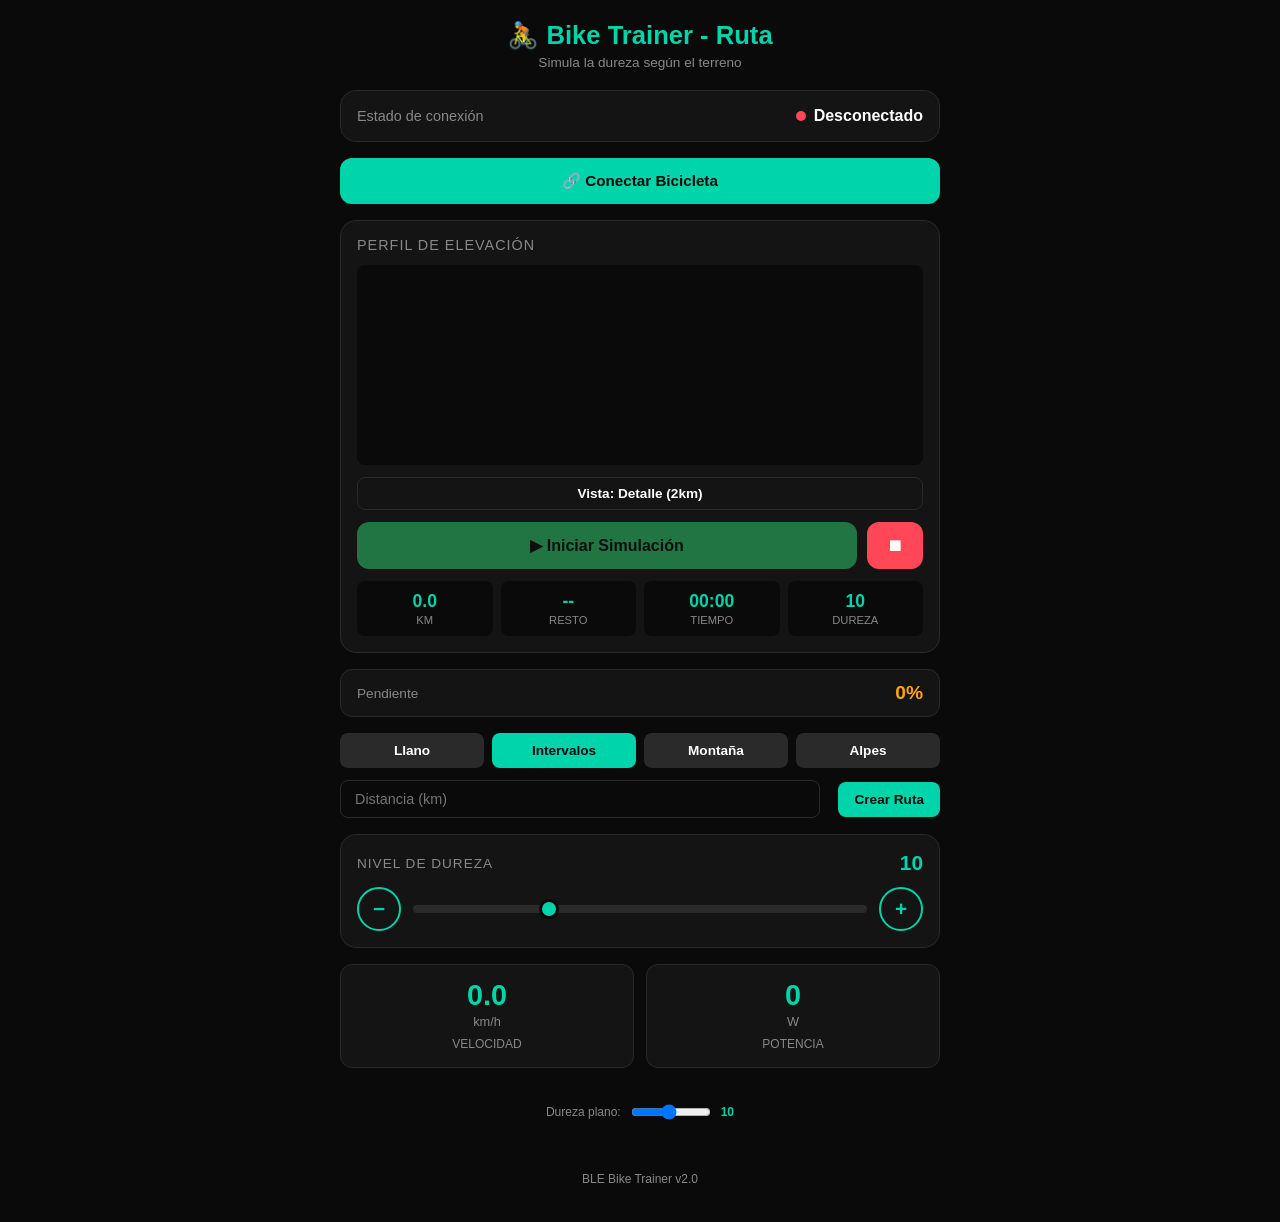
==== index_ruta.html @ 52caef9c "rutas" ====
<!DOCTYPE html>
<html lang="es">
<head>
    <meta charset="UTF-8">
    <meta name="viewport" content="width=device-width, initial-scale=1.0">
    <title>Bike Trainer - Simulación de Ruta</title>
    <style>
        :root {
            --primary: #00d4aa;
            --primary-dark: #00a888;
            --bg-dark: #0a0a0a;
            --bg-card: #141414;
            --bg-card-hover: #1a1a1a;
            --text-primary: #ffffff;
            --text-secondary: #888888;
            --danger: #ff4757;
            --success: #2ed573;
            --warning: #ffa502;
            --border: #2a2a2a;
        }

        * {
            margin: 0;
            padding: 0;
            box-sizing: border-box;
        }

        body {
            font-family: -apple-system, BlinkMacSystemFont, 'Segoe UI', Roboto, sans-serif;
            background: var(--bg-dark);
            color: var(--text-primary);
            min-height: 100vh;
            padding: 20px;
        }

        .container {
            max-width: 600px;
            margin: 0 auto;
        }

        /* Header */
        .header {
            text-align: center;
            margin-bottom: 20px;
        }

        .header h1 {
            font-size: 1.6rem;
            font-weight: 700;
            color: var(--primary);
            margin-bottom: 5px;
        }

        .header p {
            color: var(--text-secondary);
            font-size: 0.85rem;
        }

        /* Status Card */
        .status-card {
            background: var(--bg-card);
            border-radius: 16px;
            padding: 16px;
            margin-bottom: 16px;
            border: 1px solid var(--border);
        }

        .status-row {
            display: flex;
            align-items: center;
            justify-content: space-between;
        }

        .status-label {
            color: var(--text-secondary);
            font-size: 0.9rem;
        }

        .status-value {
            display: flex;
            align-items: center;
            gap: 8px;
            font-weight: 600;
        }

        .status-dot {
            width: 10px;
            height: 10px;
            border-radius: 50%;
            background: var(--danger);
        }

        .status-dot.connected {
            background: var(--success);
            box-shadow: 0 0 10px var(--success);
        }

        /* Connect Button */
        .connect-btn {
            width: 100%;
            padding: 14px 20px;
            font-size: 0.95rem;
            font-weight: 600;
            border: none;
            border-radius: 12px;
            cursor: pointer;
            transition: all 0.3s ease;
            margin-bottom: 16px;
        }

        .connect-btn.disconnect {
            background: var(--danger);
            color: white;
        }

        .connect-btn.connect {
            background: var(--primary);
            color: var(--bg-dark);
        }

        .connect-btn:hover {
            transform: scale(1.02);
        }

        /* Route Input Section */
        .route-input-card {
            background: var(--bg-card);
            border-radius: 16px;
            padding: 16px;
            margin-bottom: 16px;
            border: 1px solid var(--border);
        }

        .route-input-title {
            font-size: 0.9rem;
            color: var(--text-secondary);
            margin-bottom: 12px;
            text-transform: uppercase;
            letter-spacing: 1px;
        }

        .route-input-row {
            display: flex;
            gap: 10px;
            align-items: center;
        }

        .route-input {
            flex: 1;
            padding: 10px 14px;
            border: 1px solid var(--border);
            border-radius: 8px;
            background: var(--bg-dark);
            color: var(--text-primary);
            font-size: 0.9rem;
        }

        .route-input:focus {
            outline: none;
            border-color: var(--primary);
        }

        .route-btn {
            padding: 10px 16px;
            font-size: 0.85rem;
            font-weight: 600;
            border: none;
            border-radius: 8px;
            cursor: pointer;
            transition: all 0.2s ease;
            white-space: nowrap;
        }

        .route-btn.primary {
            background: var(--primary);
            color: var(--bg-dark);
        }

        .route-btn.secondary {
            background: var(--border);
            color: var(--text-primary);
        }

        .route-btn.secondary.selected {
            background: var(--primary);
            color: var(--bg-dark);
        }

        .route-btn:hover {
            transform: scale(1.05);
        }

        /* Graph Container */
        .graph-container {
            background: var(--bg-card);
            border-radius: 16px;
            padding: 16px;
            margin-bottom: 16px;
            border: 1px solid var(--border);
        }

        .graph-title {
            font-size: 0.9rem;
            color: var(--text-secondary);
            margin-bottom: 12px;
            text-transform: uppercase;
            letter-spacing: 1px;
        }

        .graph-canvas {
            width: 100%;
            height: 200px;
            background: var(--bg-dark);
            border-radius: 8px;
        }

        .view-toggle-btn {
            display: block;
            width: 100%;
            padding: 8px 12px;
            margin-top: 8px;
            font-size: 0.85rem;
            font-weight: 600;
            color: var(--text-primary);
            background: var(--bg-card);
            border: 1px solid var(--border);
            border-radius: 8px;
            cursor: pointer;
            transition: all 0.2s ease;
        }

        .view-toggle-btn:hover {
            background: var(--bg-card-hover);
            border-color: var(--primary);
        }

        /* Route Controls */
        .route-controls {
            display: flex;
            gap: 10px;
            margin-top: 12px;
        }

        .play-btn {
            flex: 1;
            padding: 14px 20px;
            font-size: 1rem;
            font-weight: 600;
            border: none;
            border-radius: 12px;
            cursor: pointer;
            transition: all 0.2s ease;
            display: flex;
            align-items: center;
            justify-content: center;
            gap: 8px;
        }

        .play-btn.playing {
            background: var(--warning);
            color: var(--bg-dark);
        }

        .play-btn.paused {
            background: var(--success);
            color: var(--bg-dark);
        }

        .play-btn:disabled {
            opacity: 0.5;
            cursor: not-allowed;
        }

        .play-btn:hover:not(:disabled) {
            transform: scale(1.02);
        }

        .stop-btn {
            padding: 14px 20px;
            font-size: 1rem;
            font-weight: 600;
            border: none;
            border-radius: 12px;
            cursor: pointer;
            background: var(--danger);
            color: white;
            transition: all 0.2s ease;
        }

        .stop-btn:hover {
            transform: scale(1.05);
        }

        /* Simulation Info */
        .sim-info {
            display: grid;
            grid-template-columns: 1fr 1fr 1fr 1fr;
            gap: 8px;
            margin-top: 12px;
        }

        .sim-info-item {
            background: var(--bg-dark);
            padding: 10px;
            border-radius: 8px;
            text-align: center;
        }

        .sim-info-value {
            font-size: 1.1rem;
            font-weight: 700;
            color: var(--primary);
        }

        .sim-info-label {
            font-size: 0.7rem;
            color: var(--text-secondary);
            margin-top: 2px;
            text-transform: uppercase;
        }

        /* Resistance Section */
        .resistance-card {
            background: var(--bg-card);
            border-radius: 16px;
            padding: 16px;
            margin-bottom: 16px;
            border: 1px solid var(--border);
        }

        .resistance-header {
            display: flex;
            justify-content: space-between;
            align-items: center;
            margin-bottom: 12px;
        }

        .resistance-title {
            font-size: 0.85rem;
            color: var(--text-secondary);
            text-transform: uppercase;
            letter-spacing: 1px;
        }

        .resistance-value {
            font-size: 1.3rem;
            font-weight: 700;
            color: var(--primary);
        }

        .resistance-controls {
            display: flex;
            align-items: center;
            justify-content: space-between;
            gap: 12px;
        }

        .resistance-btn {
            width: 44px;
            height: 44px;
            border-radius: 50%;
            border: 2px solid var(--primary);
            background: transparent;
            color: var(--primary);
            font-size: 1.3rem;
            font-weight: 700;
            cursor: pointer;
            transition: all 0.2s ease;
            display: flex;
            align-items: center;
            justify-content: center;
        }

        .resistance-btn:hover {
            background: var(--primary);
            color: var(--bg-dark);
        }

        .resistance-slider {
            flex: 1;
            height: 8px;
            -webkit-appearance: none;
            appearance: none;
            background: var(--border);
            border-radius: 4px;
            outline: none;
        }

        .resistance-slider::-webkit-slider-thumb {
            -webkit-appearance: none;
            width: 20px;
            height: 20px;
            border-radius: 50%;
            background: var(--primary);
            cursor: pointer;
            border: 3px solid var(--bg-dark);
        }

        /* Live Stats */
        .live-stats {
            display: grid;
            grid-template-columns: 1fr 1fr;
            gap: 12px;
            margin-bottom: 16px;
        }

        .live-stat-card {
            background: var(--bg-card);
            border-radius: 12px;
            padding: 16px;
            border: 1px solid var(--border);
            text-align: center;
        }

        .live-stat-value {
            font-size: 1.8rem;
            font-weight: 700;
            color: var(--primary);
            line-height: 1;
        }

        .live-stat-unit {
            font-size: 0.8rem;
            color: var(--text-secondary);
            margin-top: 4px;
        }

        .live-stat-label {
            font-size: 0.75rem;
            color: var(--text-secondary);
            margin-top: 8px;
            text-transform: uppercase;
        }

        /* Slope indicator */
        .slope-indicator {
            background: var(--bg-card);
            border-radius: 12px;
            padding: 12px 16px;
            margin-bottom: 16px;
            border: 1px solid var(--border);
            display: flex;
            align-items: center;
            justify-content: space-between;
        }

        .slope-label {
            font-size: 0.85rem;
            color: var(--text-secondary);
        }

        .slope-value {
            font-size: 1.2rem;
            font-weight: 700;
        }

        .slope-value.up {
            color: var(--danger);
        }

        .slope-value.down {
            color: var(--success);
        }

        .slope-value.flat {
            color: var(--warning);
        }

        /* Footer */
        .footer {
            text-align: center;
            margin-top: 20px;
            padding: 16px;
            color: var(--text-secondary);
            font-size: 0.75rem;
        }
    </style>
</head>
<body>
    <div class="container">
        <!-- Header -->
        <div class="header">
            <h1>🚴 Bike Trainer - Ruta</h1>
            <p>Simula la dureza según el terreno</p>
        </div>

        <!-- Status Card -->
        <div class="status-card">
            <div class="status-row">
                <span class="status-label">Estado de conexión</span>
                <div class="status-value">
                    <span class="status-dot" id="statusDot"></span>
                    <span id="statusText">Desconectado</span>
                </div>
            </div>
        </div>

        <!-- Connect Button -->
        <button class="connect-btn connect" id="connectBtn">
            🔗 Conectar Bicicleta
        </button>

        <!-- Graph -->
        <div class="graph-container">
            <div class="graph-title">Perfil de Elevación</div>
            <canvas class="graph-canvas" id="elevationGraph"></canvas>
            <button class="view-toggle-btn" id="viewToggleBtn">Vista: Detalle (2km)</button>

            <!-- Route Controls -->
            <div class="route-controls">
                <button class="play-btn paused" id="playBtn" disabled>▶ Iniciar Simulación</button>
                <button class="stop-btn" id="stopBtn" disabled>⏹</button>
            </div>

            <!-- Simulation Info -->
            <div class="sim-info">
                <div class="sim-info-item">
                    <div class="sim-info-value" id="currentDistance">0.0</div>
                    <div class="sim-info-label">km</div>
                </div>
                <div class="sim-info-item">
                    <div class="sim-info-value" id="remainingKm">--</div>
                    <div class="sim-info-label">resto</div>
                </div>
                <div class="sim-info-item">
                    <div class="sim-info-value" id="currentTime">00:00</div>
                    <div class="sim-info-label">tiempo</div>
                </div>
                <div class="sim-info-item">
                    <div class="sim-info-value" id="targetResistance">10</div>
                    <div class="sim-info-label">dureza</div>
                </div>
            </div>
        </div>

        <!-- Slope Indicator -->
        <div class="slope-indicator">
            <span class="slope-label">Pendiente</span>
            <span class="slope-value flat" id="slopeValue">0%</span>
        </div>

        <!-- Route Buttons -->
        <div class="route-buttons" style="display: grid; grid-template-columns: 1fr 1fr 1fr 1fr; gap: 8px; margin-bottom: 12px;">
            <button class="route-btn secondary" id="btnFlat" data-type="flat">Llano</button>
            <button class="route-btn secondary" id="btnIntervals" data-type="intervals">Intervalos</button>
            <button class="route-btn secondary" id="btnMountain" data-type="mountain">Montaña</button>
            <button class="route-btn secondary" id="btnAlps" data-type="alps">Alpes</button>
        </div>

        <!-- Distance Input -->
        <div class="route-input-row" style="margin-bottom: 16px;">
            <input type="text" class="route-input" id="routeInput" placeholder="Distancia (km)" style="flex: 1;">
            <button class="route-btn primary" id="loadRouteBtn" style="margin-left: 8px;">Crear Ruta</button>
        </div>

        <!-- Resistance Control -->
        <div class="resistance-card">
            <div class="resistance-header">
                <span class="resistance-title">Nivel de Dureza</span>
                <span class="resistance-value" id="resistanceValue">10</span>
            </div>
            <div class="resistance-controls">
                <button class="resistance-btn" id="resistanceDown">−</button>
                <input type="range" class="resistance-slider" id="resistanceSlider" min="1" max="32" value="10">
                <button class="resistance-btn" id="resistanceUp">+</button>
            </div>
        </div>

        <!-- Live Stats -->
        <div class="live-stats">
            <div class="live-stat-card">
                <div class="live-stat-value" id="speedValue">0.0</div>
                <div class="live-stat-unit">km/h</div>
                <div class="live-stat-label">Velocidad</div>
            </div>
            <div class="live-stat-card">
                <div class="live-stat-value" id="powerValue">0</div>
                <div class="live-stat-unit">W</div>
                <div class="live-stat-label">Potencia</div>
            </div>
        </div>

        <!-- Settings -->
        <div class="footer" style="display: flex; align-items: center; justify-content: center; gap: 10px;">
            <span style="color: var(--text-secondary); font-size: 0.75rem;">Dureza plano:</span>
            <input type="range" id="flatLevelSlider" min="1" max="20" value="10" style="width: 80px;">
            <span id="flatLevelValue" style="color: var(--primary); font-weight: bold;">10</span>
        </div>

        <div class="footer">
            <p>BLE Bike Trainer v2.0</p>
        </div>
    </div>

    <script>
        // ============================================
        // CONFIGURACIÓN
        // ============================================
        const BIKE_CONFIG = {
            serviceUUID: '00001826-0000-1000-8000-00805f9b34fb',
            notifyCharacteristic: '00002ad2-0000-1000-8000-00805f9b34fb',
            writeCharacteristic: '00002ad9-0000-1000-8000-00805f9b34fb',
            resistanceLevels: [
                new Uint8Array([0x04, 0x00, 0x00]),
                new Uint8Array([0x04, 0x0a, 0x00]),
                new Uint8Array([0x04, 0x14, 0x00]),
                new Uint8Array([0x04, 0x1e, 0x00]),
                new Uint8Array([0x04, 0x28, 0x00]),
                new Uint8Array([0x04, 0x32, 0x00]),
                new Uint8Array([0x04, 0x3c, 0x00]),
                new Uint8Array([0x04, 0x46, 0x00]),
                new Uint8Array([0x04, 0x50, 0x00]),
                new Uint8Array([0x04, 0x5a, 0x00]),
                new Uint8Array([0x04, 0x64, 0x00]),
                new Uint8Array([0x04, 0x6e, 0x00]),
                new Uint8Array([0x04, 0x78, 0x00]),
                new Uint8Array([0x04, 0x82, 0x00]),
                new Uint8Array([0x04, 0x8c, 0x00]),
                new Uint8Array([0x04, 0x96, 0x00]),
                new Uint8Array([0x04, 0xa0, 0x00]),
                new Uint8Array([0x04, 0xaa, 0x00]),
                new Uint8Array([0x04, 0xb4, 0x00]),
                new Uint8Array([0x04, 0xbe, 0x00]),
                new Uint8Array([0x04, 0xc8, 0x00]),
                new Uint8Array([0x04, 0xd2, 0x00]),
                new Uint8Array([0x04, 0xdc, 0x00]),
                new Uint8Array([0x04, 0xe6, 0x00]),
                new Uint8Array([0x04, 0xf0, 0x00]),
                new Uint8Array([0x04, 0xfa, 0x00]),
                new Uint8Array([0x04, 0x05, 0x01]),
                new Uint8Array([0x04, 0x0f, 0x01]),
                new Uint8Array([0x04, 0x19, 0x01]),
                new Uint8Array([0x04, 0x23, 0x01]),
                new Uint8Array([0x04, 0x2d, 0x01]),
                new Uint8Array([0x04, 0x37, 0x01]),
                new Uint8Array([0x04, 0x41, 0x01])
            ]
        };

        // ============================================
        // CLASE BLE TRAINER
        // ============================================
        class BleTrainer {
            constructor() {
                this.device = null;
                this.server = null;
                this.service = null;
                this.notifyCharacteristic = null;
                this.writeCharacteristic = null;
                this.speed = 0;
                this.cadence = 0;
                this.power = 0;
                this.resistance = 0;
                this.isConnected = false;
                this.isWriting = false;
                this.onConnect = null;
                this.onDisconnect = null;
                this.onDataUpdate = null;
            }

            async scan() {
                if (!navigator.bluetooth) {
                    throw new Error('Web Bluetooth no disponible');
                }
                const device = await navigator.bluetooth.requestDevice({
                    filters: [{ services: [BIKE_CONFIG.serviceUUID] }],
                    optionalServices: []
                });
                return [device];
            }

            async connect(device) {
                this.server = await device.gatt.connect();
                this.device = device;
                this.service = await this.server.getPrimaryService(BIKE_CONFIG.serviceUUID);
                this.notifyCharacteristic = await this.service.getCharacteristic(BIKE_CONFIG.notifyCharacteristic);
                this.writeCharacteristic = await this.service.getCharacteristic(BIKE_CONFIG.writeCharacteristic);
                await this.startNotifications();
                await this.initializeBike();
                device.addEventListener('gattserverdisconnected', () => this.handleDisconnect());
                this.isConnected = true;
                if (this.onConnect) this.onConnect(device);
                return true;
            }

            async initializeBike() {
                if (!this.writeCharacteristic) return;
                await this.writeCharacteristic.writeValue(new Uint8Array([0x00]));
                await this.writeCharacteristic.writeValue(new Uint8Array([0x07]));
            }

            async startNotifications() {
                await this.notifyCharacteristic.startNotifications();
                this.notifyCharacteristic.addEventListener('characteristicvaluechanged', (event) => {
                    const data = new Uint8Array(event.target.value.buffer);
                    if (data.length >= 8) {
                        this.speed = (data[2] + data[3] * 256) / 100;
                        this.cadence = (data[4] + data[5] * 256) / 2;
                        this.power = data[11] + data[12] * 256;
                        this.resistance = (data[9] + data[10] * 256) / 10;
                        if (this.onDataUpdate) {
                            this.onDataUpdate({ speed: this.speed, cadence: this.cadence, power: this.power });
                        }
                    }
                });
            }

            async setResistanceLevel(level) {
                while (this.isWriting) await new Promise(r => setTimeout(r, 50));
                if (!this.writeCharacteristic || !this.isConnected || level < 1 || level > 32) return false;
                this.isWriting = true;
                try {
                    await this.writeCharacteristic.writeValueWithResponse(new Uint8Array([0x07]));
                    await new Promise(r => setTimeout(r, 100));
                    await this.writeCharacteristic.writeValueWithResponse(BIKE_CONFIG.resistanceLevels[level - 1]);
                    return true;
                } catch (e) { console.error(e); return false; }
                finally { this.isWriting = false; }
            }

            async disconnect() {
                if (this.device && this.device.gatt.connected) this.device.gatt.disconnect();
                this.handleDisconnect();
            }

            handleDisconnect() {
                this.isConnected = false;
                if (this.onDisconnect) this.onDisconnect();
            }
        }

        // ============================================
        // GENERADOR DE RUTAS
        // ============================================
        class RouteGenerator {
            static generateRoute(distanceKm, type = 'intervals', flatLevel = 10) {
                const metersPerPoint = 50; // 50m por punto
                const pointsPerKm = 1000 / metersPerPoint;
                const points = Math.round(distanceKm * pointsPerKm);

                // Arquitectura de la sesión:
                // 15% calentamiento, 75% núcleo, 10% enfriamiento
                const warmupPoints = Math.floor(points * 0.15);
                const cooldownPoints = Math.floor(points * 0.10);
                const mainStart = warmupPoints;
                const mainEnd = points - cooldownPoints;

                const routeData = [];
                const mainLength = mainEnd - mainStart;

                // Semilla aleatoria para variedad
                const randomSeed = Math.random();
                const varietyFactor = Math.min(1, distanceKm / 30);

                // Generar resistencia según el tipo de entrenamiento
                for (let i = 0; i < points; i++) {
                    let resistance = flatLevel; // Resistencia base (nivel FLAT del usuario)

                    if (i < warmupPoints) {
                        // CALENTAMIENTO: 15% - subir gradualmente de 6 a 10
                        const warmupMax = 8 + Math.floor(randomSeed * 4); // 8-12
                        const warmupProgress = i / warmupPoints;
                        resistance = Math.floor(6 + warmupProgress * (warmupMax - 6));
                    } else if (i >= mainEnd) {
                        // ENFRIAMIENTO: 85-100% - bajar gradualmente
                        const lastMainRes = routeData[mainEnd - 1]?.resistance || 10;
                        const cooldownProgress = (i - mainEnd) / cooldownPoints;
                        resistance = Math.floor(lastMainRes * (1 - cooldownProgress));
                    } else {
                        // NÚCLEO: 15%-85% - resistencia según tipo
                        const mainIndex = i - mainStart;
                        const mainProgress = mainIndex / mainLength;

                        switch (type) {
                            case 'flat': {
                                const flatBase = 10 + Math.sin(mainIndex * 0.1) * 2;
                                const flatNoise = (Math.random() - 0.5) * 2;
                                resistance = Math.floor(flatBase + flatNoise);
                                if (Math.random() < 0.08 * varietyFactor) {
                                    resistance = 14 + Math.floor(Math.random() * 4);
                                } else if (Math.random() < 0.05 * varietyFactor) {
                                    resistance = 6 - Math.floor(Math.random() * 2);
                                }
                                resistance = Math.max(5, Math.min(16, resistance));
                                break;
                            }
                            case 'intervals': {
                                const baseIntervalLen = 8 + Math.floor(varietyFactor * 6);
                                const intervalLen = baseIntervalLen + Math.floor(Math.random() * 6) - 3;
                                const intervalPhase = Math.floor(mainIndex / Math.max(6, intervalLen));
                                const isPeak = intervalPhase % 2 === 0;
                                if (isPeak) {
                                    const peakMin = 18 + Math.floor(varietyFactor * 3);
                                    const peakMax = 24 + Math.floor(varietyFactor * 5);
                                    resistance = peakMin + Math.floor(Math.random() * (peakMax - peakMin));
                                } else {
                                    if (Math.random() < 0.2 * varietyFactor) {
                                        resistance = 5 + Math.floor(Math.random() * 3);
                                    } else if (Math.random() < 0.3 * varietyFactor) {
                                        resistance = 12 + Math.floor(Math.random() * 4);
                                    } else {
                                        resistance = 8 + (Math.random() > 0.5 ? 2 : 0);
                                    }
                                }
                                if (Math.random() < 0.08 * varietyFactor) {
                                    resistance = isPeak ? 14 : 18;
                                }
                                break;
                            }
                            case 'mountain': {
                                const numSteps = 3 + Math.floor(varietyFactor * 3);
                                const stepSize = mainLength / numSteps;
                                const currentStep = Math.floor(mainIndex / stepSize);
                                let stepRes = 14 + currentStep * 4;
                                stepRes += Math.floor((Math.random() - 0.5) * 4);
                                const inDescent = (mainIndex % stepSize) > (stepSize * 0.65);
                                if (inDescent && Math.random() < 0.4) {
                                    stepRes = 6 - Math.floor(Math.random() * 4);
                                }
                                if (Math.random() < 0.25 * varietyFactor) {
                                    stepRes = 10 + Math.floor(stepRes * 0.3);
                                }
                                resistance = Math.max(4, Math.min(30, stepRes));
                                break;
                            }
                            case 'alps': {
                                const freq1 = 0.025 + Math.sin(mainProgress * Math.PI) * 0.015;
                                const freq2 = 0.018 + Math.cos(mainProgress * Math.PI) * 0.012;
                                const amp1 = 4 + Math.random() * 4;
                                const amp2 = 3 + Math.random() * 3;
                                const baseLevel = 12 + (randomSeed - 0.5) * 6;
                                const wave1 = Math.sin(mainIndex * freq1) * amp1;
                                const wave2 = Math.cos(mainIndex * freq2) * amp2;
                                resistance = Math.floor(baseLevel + wave1 + wave2);
                                if (Math.random() < 0.12 * varietyFactor) {
                                    resistance += 4 + Math.floor(Math.random() * 5);
                                } else if (Math.random() < 0.1 * varietyFactor) {
                                    resistance -= 2 + Math.floor(Math.random() * 3);
                                }
                                resistance = Math.max(6, Math.min(24, resistance));
                                break;
                            }
                            default:
                                resistance = 10;
                        }
                    }

                    // Calcular pendiente basada en resistencia
                    // 10 = 0%, cada punto de resistencia = 1% de pendiente
                    // >10 = subida, <10 = bajada
                    const slope = resistance - 10;

                    // Calcular elevación acumulada
                    // 1% de pendiente en 50m = 0.5m de elevación
                    const elevChange = slope * 0.5;
                    const prevElevation = routeData.length > 0 ? routeData[routeData.length - 1].elevation : 100;
                    const elevation = prevElevation + elevChange;

                    routeData.push({
                        resistance: resistance,
                        slope: slope,
                        elevation: elevation
                    });
                }

                return {
                    distance: distanceKm,
                    data: routeData,
                    type: type,
                    flatLevel: flatLevel
                };
            }

            static getPreset(type, distanceKm = null, flatLevel = 10) {
                const distances = { flat: 10, intervals: 15, mountain: 20, alps: 25 };
                const d = distanceKm || distances[type] || 15;
                return RouteGenerator.generateRoute(d, type, flatLevel);
            }

            static calculateSlope(currentElevation, nextElevation, distanceKm, pointIndex, totalPoints) {
                if (pointIndex >= totalPoints - 1) return 0;
                const segmentDistance = distanceKm / totalPoints;
                const elevationChange = nextElevation - currentElevation;
                return (elevationChange / (segmentDistance * 1000)) * 100;
            }
        }

        const PRESET_ROUTES = {
            flat: { name: 'Llano', type: 'flat' },
            intervals: { name: 'Intervalos', type: 'intervals' },
            mountain: { name: 'Montaña', type: 'mountain' },
            alps: { name: 'Alpes', type: 'alps' }
        };

        // ============================================
        // SIMULADOR DE RUTA
        // ============================================
        class RouteSimulator {
            constructor() {
                this.route = null;
                this.isPlaying = false;
                this.currentIndex = 0;
                this.intervalId = null;
                this.baseSpeed = 20; // km/h
                this.flatResistance = 10;
                this.currentSpeed = 0; // Velocidad actual de la bici

                // Timer
                this.seconds = 0;
                this.timerInterval = null;

                // Callbacks
                this.onUpdate = null;
                this.onComplete = null;
            }

            // Actualizar velocidad desde la bici
            updateSpeed(speed) {
                this.currentSpeed = speed || 0;
            }

            loadRoute(route) {
                this.route = route;
                this.currentIndex = 0;
                this.isPlaying = false;
                if (this.onUpdate) {
                    this.onUpdate(this.getCurrentState());
                }
            }

            start() {
                if (!this.route || this.isPlaying) {
                    return;
                }
                this.isPlaying = true;

                // Iniciar cronómetro
                this.timerInterval = setInterval(() => {
                    this.seconds++;
                    this.updateTimerDisplay();
                }, 1000);

                // Intervalo de la simulación
                this.intervalId = setInterval(() => {
                    if (this.currentIndex >= this.route.data.length - 1) {
                        this.stop();
                        if (this.onComplete) this.onComplete();
                        return;
                    }

                    // Calcular cuántos puntos avanzar según la velocidad
                    // Si velocidad = 0, no avanzamos
                    if (this.currentSpeed > 0) {
                        // Distancia recorrida en 1 segundo (km)
                        const distanceInSecond = this.currentSpeed / 3600;
                        // Cuántos puntos avanzamos (cada punto = route.distance / numPoints km)
                        const distancePerPoint = this.route.distance / this.route.data.length;
                        const pointsToAdvance = distanceInSecond / distancePerPoint;

                        this.currentIndex += pointsToAdvance;

                        // No exceder el final
                        if (this.currentIndex >= this.route.data.length - 1) {
                            this.currentIndex = this.route.data.length - 1;
                            this.stop();
                            if (this.onComplete) this.onComplete();
                            return;
                        }

                        console.log('Speed:', this.currentSpeed.toFixed(1), 'km/h', '-> Advance:', pointsToAdvance.toFixed(3), 'points', 'Index:', Math.floor(this.currentIndex));
                    }

                    if (this.onUpdate) {
                        this.onUpdate(this.getCurrentState());
                    }
                }, 1000);
            }

            pause() {
                this.isPlaying = false;
                if (this.intervalId) {
                    clearInterval(this.intervalId);
                    this.intervalId = null;
                }
                if (this.timerInterval) {
                    clearInterval(this.timerInterval);
                    this.timerInterval = null;
                }
            }

            stop() {
                this.pause();
                this.currentIndex = 0;
                this.seconds = 0;
                this.updateTimerDisplay();
                if (this.onUpdate) {
                    this.onUpdate(this.getCurrentState());
                }
            }

            updateTimerDisplay() {
                const mins = Math.floor(this.seconds / 60);
                const secs = this.seconds % 60;
                document.getElementById('currentTime').textContent =
                    mins.toString().padStart(2, '0') + ':' + secs.toString().padStart(2, '0');
            }

            getCurrentState() {
                if (!this.route || !this.route.data) return null;

                const dataLength = this.route.data.length;
                const indexInt = Math.floor(this.currentIndex);
                const safeIndex = Math.max(0, Math.min(indexInt, dataLength - 1));

                const pointData = this.route.data[safeIndex];
                const currentRes = pointData?.resistance || 10;
                const currentElev = pointData?.elevation || 0;
                const slope = pointData?.slope || 0;

                // La resistencia objetivo ya viene del generador
                const targetResistance = currentRes;

                const distanceCovered = (this.currentIndex / dataLength) * this.route.distance;

                return {
                    index: safeIndex,
                    distance: distanceCovered || 0,
                    totalDistance: this.route.distance,
                    elevation: currentElev,
                    slope: slope,
                    resistance: currentRes,
                    targetResistance: targetResistance,
                    progress: (this.currentIndex / dataLength) * 100
                };
            }

            // calculateTargetResistance ya no es necesario porque viene del generador
            calculateTargetResistance(slope, currentIndex, totalPoints) {
                const flat = this.flatResistance;
                const step = 3;

                // Calcular posición (0-1)
                const position = currentIndex / totalPoints;

                // 15% inicial (calentamiento) y 10% final (enfriamiento)
                if (position < 0.15) {
                    // Calentamiento: resistencia más baja que flat
                    // Progresión: empezar muy bajo y subir gradualmente
                    const progress = position / 0.15; // 0 a 1
                    // Empezar en flat-4 y llegar a flat
                    const warmupResistance = Math.max(1, Math.round(flat - 4 + progress * 4));
                    return warmupResistance;
                } else if (position > 0.90) {
                    // Enfriamiento: resistencia más baja
                    const progress = (position - 0.90) / 0.10;
                    // Empezar en flat y bajar a flat-4
                    const cooldownResistance = Math.max(1, Math.round(flat - progress * 4));
                    return cooldownResistance;
                }

                // Parte principal: resistencia normal según pendiente
                if (slope > 10) return 32;
                if (slope > 6) return Math.min(32, flat + 3 * step);
                if (slope > 3) return Math.min(32, flat + 2 * step);
                if (slope > 1) return Math.min(32, flat + 1 * step);
                if (slope >= -1) return flat;
                if (slope >= -3) return Math.max(1, flat - 1 * step);
                if (slope >= -6) return Math.max(1, flat - 2 * step);
                return Math.max(1, flat - 3 * step);
            }

            setFlatResistance(value) {
                this.flatResistance = Math.max(1, Math.min(32, value));
            }
        }

        // ============================================
        // GRAFICADOR
        // ============================================
        class GraphRenderer {
            constructor(canvasId) {
                this.canvas = document.getElementById(canvasId);
                this.ctx = this.canvas.getContext('2d');
                this.route = null;
                this.currentIndex = 0;

                // Configuración de vista
                this.viewMode = 'scrolling'; // 'scrolling' o 'full'
                this.VISIBLE_KM = 2; // Ventana visible en km
                this.POSITION_PERCENT = 0.2; // Posición del indicador (20% desde la izquierda)

                // Nivel de resistencia base (llano)
                this.flatResistance = 10;

                // Configurar tamaño
                this.resize();
                window.addEventListener('resize', () => this.resize());
            }

            setFlatResistance(level) {
                this.flatResistance = level;
                this.render();
            }

            resize() {
                const rect = this.canvas.getBoundingClientRect();
                this.canvas.width = rect.width * 2;
                this.canvas.height = rect.height * 2;
                this.ctx.scale(2, 2);
                this.render();
            }

            loadRoute(route) {
                this.route = route;
                this.currentIndex = 0;
                // Guardar el flatLevel original de la ruta
                this.originalFlatLevel = route.flatLevel || 10;
                this.render();
            }

            setCurrentIndex(index) {
                this.currentIndex = index;
                this.render();
            }

            toggleViewMode() {
                this.viewMode = this.viewMode === 'scrolling' ? 'full' : 'scrolling';
                this.render();
                return this.viewMode;
            }

            // Calcular el rango de índices visibles según el modo
            getVisibleRange() {
                if (!this.route || !this.route.data) return { start: 0, end: 0, stepX: 0 };

                const data = this.route.data;
                const totalPoints = data.length;
                const distanceKm = this.route.distance;

                if (this.viewMode === 'full') {
                    // Vista completa: todos los puntos
                    const stepX = (this.canvas.width / 2 - 10) / (totalPoints - 1);
                    return { start: 0, end: totalPoints, stepX: stepX, offset: 0 };
                } else {
                    // Vista de scrolling: ventana de 2km
                    const pointsPerKm = totalPoints / distanceKm;
                    const visiblePoints = Math.ceil(this.VISIBLE_KM * pointsPerKm);
                    const halfVisible = Math.floor(visiblePoints / 2);

                    // El índice actual debe estar en la posición del 20%
                    const centerIndex = Math.floor(this.currentIndex);
                    let startIndex = Math.max(0, centerIndex - halfVisible);
                    let endIndex = Math.min(totalPoints, startIndex + visiblePoints);

                    // Ajustar si estamos cerca del final
                    if (endIndex - startIndex < visiblePoints) {
                        startIndex = Math.max(0, totalPoints - visiblePoints);
                        endIndex = totalPoints;
                    }

                    const visibleDataPoints = endIndex - startIndex;
                    const stepX = (this.canvas.width / 2 - 10) / (visibleDataPoints - 1);

                    return {
                        start: startIndex,
                        end: endIndex,
                        stepX: stepX,
                        offset: startIndex
                    };
                }
            }

            // Obtener color según nivel de resistencia (estilo Bestcycling)
            getResistanceColor(resistance) {
                if (resistance >= 27) return '#e74c3c'; // Rojo (27-32)
                if (resistance >= 21) return '#f39c12'; // Amarillo (21-26)
                if (resistance >= 14) return '#27ae60'; // Verde (14-20)
                if (resistance >= 7) return '#3498db'; // Azul (7-13)
                return '#7f8c8d'; // Gris (1-6)
            }

            // Crear gradiente vertical para el área de resistencia
            createResistanceGradient(height) {
                const gradient = this.ctx.createLinearGradient(0, 0, 0, height);
                gradient.addColorStop(0, 'rgba(231, 76, 60, 0.8)');    // Rojo arriba
                gradient.addColorStop(0.2, 'rgba(243, 156, 18, 0.7)');  // Amarillo
                gradient.addColorStop(0.45, 'rgba(39, 174, 96, 0.6)');  // Verde
                gradient.addColorStop(0.7, 'rgba(52, 152, 219, 0.5)');  // Azul
                gradient.addColorStop(1, 'rgba(127, 140, 141, 0.4)');   // Gris abajo
                return gradient;
            }

            render() {
                const width = this.canvas.width / 2;
                const height = this.canvas.height / 2;
                const padding = { top: 15, bottom: 25, left: 5, right: 5 };
                const graphHeight = height - padding.top - padding.bottom;

                this.ctx.clearRect(0, 0, width, height);

                if (!this.route || !this.route.data || !this.route.data.length) return;

                const data = this.route.data;

                // Obtener rango visible según el modo
                const { start, end, stepX, offset } = this.getVisibleRange();
                const visibleData = data.slice(start, end);

                // En modo scrolling, el indicador siempre está en la posición del 20%
                // En modo full, el indicador avanza con el progreso
                const indicatorPosition = this.viewMode === 'scrolling'
                    ? this.POSITION_PERCENT
                    : this.currentIndex / (data.length - 1);

                // ============================================
                // CAPA 1: ÁREA DE RESISTENCIA (Esfuerzo)
                // ============================================
                // Calcular offset: diferencia entre el nivel actual y el original de la ruta
                const resOffset = this.flatResistance - (this.originalFlatLevel || this.flatResistance);

                // Función para obtener resistencia con offset aplicado
                const getResWithOffset = (res) => Math.max(1, Math.min(32, res + resOffset));

                // Escala centrada en el nivel FLAT actual
                const minRes = Math.max(1, this.flatResistance - 15);
                const maxRes = Math.min(32, this.flatResistance + 15);
                const resRange = maxRes - minRes;

                // Dibujar áreas de color por resistencia
                this.ctx.beginPath();
                this.ctx.moveTo(padding.left, height - padding.bottom);

                for (let i = 0; i < visibleData.length; i++) {
                    const dataIndex = start + i;
                    let x;
                    if (this.viewMode === 'scrolling') {
                        // En scrolling: el punto actual está en la posición del 20%
                        const currentRelPos = this.currentIndex - start;
                        x = padding.left + (i - currentRelPos) * stepX + (width - padding.left - padding.right) * this.POSITION_PERCENT;
                    } else {
                        x = padding.left + i * stepX;
                    }
                    const adjustedRes = getResWithOffset(visibleData[i].resistance);
                    const y = padding.top + graphHeight - ((adjustedRes - minRes) / resRange) * graphHeight;
                    this.ctx.lineTo(x, y);
                }

                this.ctx.lineTo(width - padding.right, height - padding.bottom);
                this.ctx.closePath();

                // Aplicar gradiente
                this.ctx.fillStyle = this.createResistanceGradient(graphHeight);
                this.ctx.fill();

                // Dibujar línea de superficie de resistencia
                this.ctx.beginPath();
                for (let i = 0; i < visibleData.length; i++) {
                    const dataIndex = start + i;
                    let x;
                    if (this.viewMode === 'scrolling') {
                        const currentRelPos = this.currentIndex - start;
                        x = padding.left + (i - currentRelPos) * stepX + (width - padding.left - padding.right) * this.POSITION_PERCENT;
                    } else {
                        x = padding.left + i * stepX;
                    }
                    const adjustedRes = getResWithOffset(visibleData[i].resistance);
                    const y = padding.top + graphHeight - ((adjustedRes - minRes) / resRange) * graphHeight;
                    if (i === 0) this.ctx.moveTo(x, y);
                    else this.ctx.lineTo(x, y);
                }
                this.ctx.strokeStyle = 'rgba(255, 255, 255, 0.4)';
                this.ctx.lineWidth = 1;
                this.ctx.stroke();

                // ============================================
                // CAPA 2: LÍNEA DE ELEVACIÓN (Perfil)
                // ============================================
                // En modo scrolling, usamos escala local; en full, escala global
                let minElev, maxElev, elevRange;

                if (this.viewMode === 'scrolling') {
                    // Escala local basada en los datos visibles
                    const visibleElevations = visibleData.map(d => d.elevation);
                    const localMin = Math.min(...visibleElevations);
                    const localMax = Math.max(...visibleElevations);
                    const localMargin = (localMax - localMin) * 0.15 || 10;
                    minElev = Math.floor(localMin - localMargin);
                    maxElev = Math.ceil(localMax + localMargin);
                } else {
                    // Escala global basada en todos los datos
                    const elevations = data.map(d => d.elevation);
                    const rawMinElev = Math.min(...elevations);
                    const rawMaxElev = Math.max(...elevations);
                    const elevMargin = (rawMaxElev - rawMinElev) * 0.1 || 10;
                    minElev = Math.floor(rawMinElev - elevMargin);
                    maxElev = Math.ceil(rawMaxElev + elevMargin);
                }
                elevRange = maxElev - minElev || 1;

                // Dibujar línea de elevación con sombra
                this.ctx.save();
                this.ctx.shadowColor = 'rgba(0, 0, 0, 0.8)';
                this.ctx.shadowBlur = 6;
                this.ctx.shadowOffsetX = 0;
                this.ctx.shadowOffsetY = 0;

                this.ctx.beginPath();
                for (let i = 0; i < visibleData.length; i++) {
                    let x;
                    if (this.viewMode === 'scrolling') {
                        const currentRelPos = this.currentIndex - start;
                        x = padding.left + (i - currentRelPos) * stepX + (width - padding.left - padding.right) * this.POSITION_PERCENT;
                    } else {
                        x = padding.left + i * stepX;
                    }
                    const y = padding.top + graphHeight - ((visibleData[i].elevation - minElev) / elevRange) * graphHeight;
                    if (i === 0) this.ctx.moveTo(x, y);
                    else this.ctx.lineTo(x, y);
                }
                this.ctx.strokeStyle = '#ffffff';
                this.ctx.lineWidth = 3;
                this.ctx.stroke();
                this.ctx.restore();

                // ============================================
                // INDICADOR DE PROGRESO
                // ============================================
                if (this.currentIndex > 0 && this.currentIndex < data.length) {
                    let progressX;
                    if (this.viewMode === 'scrolling') {
                        // En modo scrolling, el indicador siempre está en la posición del 20%
                        progressX = padding.left + (width - padding.left - padding.right) * this.POSITION_PERCENT;
                    } else {
                        // En modo full, el indicador avanza con el progreso
                        progressX = padding.left + indicatorPosition * (width - padding.left - padding.right);
                    }

                    this.ctx.beginPath();
                    this.ctx.strokeStyle = '#ffa502';
                    this.ctx.lineWidth = 2;
                    this.ctx.setLineDash([5, 5]);
                    this.ctx.moveTo(progressX, padding.top);
                    this.ctx.lineTo(progressX, height - padding.bottom);
                    this.ctx.stroke();
                    this.ctx.setLineDash([]);
                }

                // ============================================
                // LÍNEA DE NIVEL BASE (FLAT)
                // ============================================
                // Las variables minRes, maxRes, resRange ya están definidas arriba
                const flatY = padding.top + graphHeight - ((this.flatResistance - minRes) / resRange) * graphHeight;

                this.ctx.beginPath();
                this.ctx.strokeStyle = 'rgba(255, 255, 255, 0.5)';
                this.ctx.lineWidth = 1;
                this.ctx.moveTo(padding.left, flatY);
                this.ctx.lineTo(width - padding.right, flatY);
                this.ctx.stroke();

                // Etiqueta del nivel base
                this.ctx.fillStyle = 'rgba(255, 255, 255, 0.7)';
                this.ctx.font = '9px sans-serif';
                this.ctx.textAlign = 'left';
                this.ctx.fillText('FLAT: ' + this.flatResistance, padding.left + 2, flatY - 3);

                // ============================================
                // ETIQUETAS
                // ============================================
                this.ctx.fillStyle = '#fff';
                this.ctx.font = 'bold 10px sans-serif';
                // Resistencia máxima (relativa al FLAT)
                const maxLabel = Math.min(32, this.flatResistance + 15);
                this.ctx.fillText(maxLabel, padding.left + 2, padding.top + 8);
                // Resistencia mínima (relativa al FLAT)
                const minLabel = Math.max(1, this.flatResistance - 15);
                this.ctx.fillText(minLabel, padding.left + 2, height - padding.bottom - 2);

                // Elevación máxima a la derecha
                this.ctx.textAlign = 'right';
                this.ctx.fillText(Math.round(maxElev) + 'm', width - padding.right - 2, padding.top + 10);
                // Elevación mínima
                this.ctx.fillText(Math.round(minElev) + 'm', width - padding.right - 2, height - padding.bottom - 2);
                this.ctx.textAlign = 'left';
            }
        }

        // ============================================
        // APP PRINCIPAL
        // ============================================
        class App {
            constructor() {
                this.bleTrainer = new BleTrainer();
                this.simulator = new RouteSimulator();
                this.graph = new GraphRenderer('elevationGraph');
                this.autoAdjust = true;
                this.selectedType = 'intervals'; // Tipo por defecto

                this.setupCallbacks();
                this.setupEventListeners();
            }

            setupCallbacks() {
                this.bleTrainer.onConnect = (device) => this.updateConnectionStatus(true);
                this.bleTrainer.onDisconnect = () => this.updateConnectionStatus(false);
                this.bleTrainer.onDataUpdate = (data) => {
                    this.updateLiveStats(data);
                    // Actualizar velocidad en el simulador
                    this.simulator.updateSpeed(data.speed);
                };

                this.simulator.onUpdate = (state) => this.handleSimulatorUpdate(state);
                this.simulator.onComplete = () => this.handleSimulationComplete();
            }

            setupEventListeners() {
                // Conexión Bluetooth
                document.getElementById('connectBtn').addEventListener('click', async () => {
                    if (this.bleTrainer.isConnected) {
                        await this.bleTrainer.disconnect();
                    } else {
                        try {
                            const devices = await this.bleTrainer.scan();
                            if (devices.length > 0) {
                                await this.bleTrainer.connect(devices[0]);
                            }
                        } catch (e) {
                            console.error(e);
                            if (e.name !== 'NotFoundError') alert('Error: ' + e.message);
                        }
                    }
                });

                // Cargar ruta
                document.getElementById('loadRouteBtn').addEventListener('click', () => {
                    const input = document.getElementById('routeInput').value;
                    const distance = parseFloat(input);
                    if (isNaN(distance) || distance < 1) {
                        alert('Introduce una distancia en km');
                        return;
                    }
                    const flatLevel = parseInt(document.getElementById('resistanceSlider').value) || 10;
                    this.simulator.setFlatResistance(flatLevel);
                    const route = RouteGenerator.generateRoute(distance, this.selectedType || 'intervals', flatLevel);
                    this.loadRoute(route);
                });

                // Reproducción
                document.getElementById('playBtn').addEventListener('click', () => {
                    if (this.simulator.isPlaying) {
                        this.simulator.pause();
                        document.getElementById('playBtn').textContent = '▶ Reanudar';
                        document.getElementById('playBtn').classList.remove('playing');
                        document.getElementById('playBtn').classList.add('paused');
                    } else {
                        this.simulator.start();
                        document.getElementById('playBtn').textContent = '⏸ Pausar';
                        document.getElementById('playBtn').classList.remove('paused');
                        document.getElementById('playBtn').classList.add('playing');
                    }
                });

                document.getElementById('stopBtn').addEventListener('click', () => {
                    this.simulator.stop();
                    document.getElementById('playBtn').textContent = '▶ Iniciar Simulación';
                    document.getElementById('playBtn').classList.remove('playing');
                    document.getElementById('playBtn').classList.add('paused');
                });

                // Control manual de resistencia
                document.getElementById('resistanceUp').addEventListener('click', async () => {
                    const current = parseInt(document.getElementById('resistanceSlider').value);
                    if (current < 32) await this.bleTrainer.setResistanceLevel(current + 1);
                });

                document.getElementById('resistanceDown').addEventListener('click', async () => {
                    const current = parseInt(document.getElementById('resistanceSlider').value);
                    if (current > 1) await this.bleTrainer.setResistanceLevel(current - 1);
                });

                document.getElementById('resistanceSlider').addEventListener('input', async (e) => {
                    const level = parseInt(e.target.value);
                    document.getElementById('resistanceValue').textContent = level;
                    if (this.bleTrainer.isConnected) {
                        await this.bleTrainer.setResistanceLevel(level);
                    }
                });
            }

            loadRoute(route) {
                this.simulator.loadRoute(route);
                this.graph.loadRoute(route);
                document.getElementById('playBtn').disabled = false;
                document.getElementById('stopBtn').disabled = false;
                const flatLevel = this.simulator.flatResistance;
                document.getElementById('resistanceSlider').value = flatLevel;
                document.getElementById('resistanceValue').textContent = flatLevel;
                document.getElementById('targetResistance').textContent = flatLevel;
                // Reset timer y distancia
                document.getElementById('currentTime').textContent = '00:00';
                document.getElementById('currentDistance').textContent = '0.0';
                document.getElementById('remainingKm').textContent = route.distance.toFixed(1);
            }

            // Cargar ruta rápida desde botones
            loadQuickRoute(type) {
                const flatLevel = this.simulator.flatResistance;
                const route = RouteGenerator.getPreset(type, null, flatLevel);
                this.loadRoute(route);
            }

            handleSimulatorUpdate(state) {
                // Actualizar graph
                this.graph.setCurrentIndex(state.index);

                // Actualizar info
                const remaining = Math.max(0, state.totalDistance - state.distance);
                document.getElementById('currentDistance').textContent = state.distance.toFixed(1);
                document.getElementById('remainingKm').textContent = remaining.toFixed(1);
                document.getElementById('targetResistance').textContent = state.targetResistance;

                // Actualizar indicador de pendiente
                const slopeEl = document.getElementById('slopeValue');
                const slope = state.slope.toFixed(1);
                slopeEl.textContent = (slope >= 0 ? '+' : '') + slope + '%';
                slopeEl.className = 'slope-value ' + (slope > 1 ? 'up' : slope < -1 ? 'down' : 'flat');

                // Ajustar resistencia automáticamente
                if (this.autoAdjust && this.bleTrainer.isConnected) {
                    this.bleTrainer.setResistanceLevel(state.targetResistance);
                    document.getElementById('resistanceSlider').value = state.targetResistance;
                    document.getElementById('resistanceValue').textContent = state.targetResistance;
                }
            }

            handleSimulationComplete() {
                document.getElementById('playBtn').textContent = '▶ Iniciar Simulación';
                document.getElementById('playBtn').classList.remove('playing');
                document.getElementById('playBtn').classList.add('paused');
                alert('¡Simulación completada!');
            }

            updateConnectionStatus(connected) {
                const dot = document.getElementById('statusDot');
                const text = document.getElementById('statusText');
                const btn = document.getElementById('connectBtn');

                if (connected) {
                    dot.classList.add('connected');
                    text.textContent = 'Conectado';
                    btn.textContent = '🔌 Desconectar';
                    btn.classList.remove('connect');
                    btn.classList.add('disconnect');
                } else {
                    dot.classList.remove('connected');
                    text.textContent = 'Desconectado';
                    btn.textContent = '🔗 Conectar Bicicleta';
                    btn.classList.remove('disconnect');
                    btn.classList.add('connect');
                }
            }

            updateLiveStats(data) {
                document.getElementById('speedValue').textContent = (data.speed || 0).toFixed(1);
                document.getElementById('powerValue').textContent = data.power || 0;
            }
        }

        // Inicializar
        let app;
        document.addEventListener('DOMContentLoaded', () => {
            app = new App();

            // Event listener para cambiar modo de vista del gráfico
            document.getElementById('viewToggleBtn').addEventListener('click', () => {
                const viewMode = app.graph.toggleViewMode();
                const btn = document.getElementById('viewToggleBtn');
                if (viewMode === 'scrolling') {
                    btn.textContent = 'Vista: Detalle (2km)';
                } else {
                    btn.textContent = 'Vista: Completa';
                }
            });

            // Event listener para nivel plano
            document.getElementById('flatLevelSlider').addEventListener('input', (e) => {
                const level = parseInt(e.target.value);
                document.getElementById('flatLevelValue').textContent = level;
                document.getElementById('resistanceSlider').value = level;
                document.getElementById('resistanceValue').textContent = level;
                if (app.simulator) {
                    app.simulator.setFlatResistance(level);
                }
                if (app.graph) {
                    app.graph.setFlatResistance(level);
                }
            });

            // Selección de tipo de ruta
            const typeButtons = ['btnFlat', 'btnIntervals', 'btnMountain', 'btnAlps'];
            typeButtons.forEach(id => {
                document.getElementById(id).addEventListener('click', () => {
                    // Quitar selected de todos
                    typeButtons.forEach(btnId => {
                        document.getElementById(btnId).classList.remove('selected');
                    });
                    // Agregar selected al actual
                    document.getElementById(id).classList.add('selected');
                    // Guardar tipo
                    app.selectedType = document.getElementById(id).dataset.type;
                });
            });

            // Por defecto seleccionar intervalos
            document.getElementById('btnIntervals').classList.add('selected');
        });
    </script>
</body>
</html>
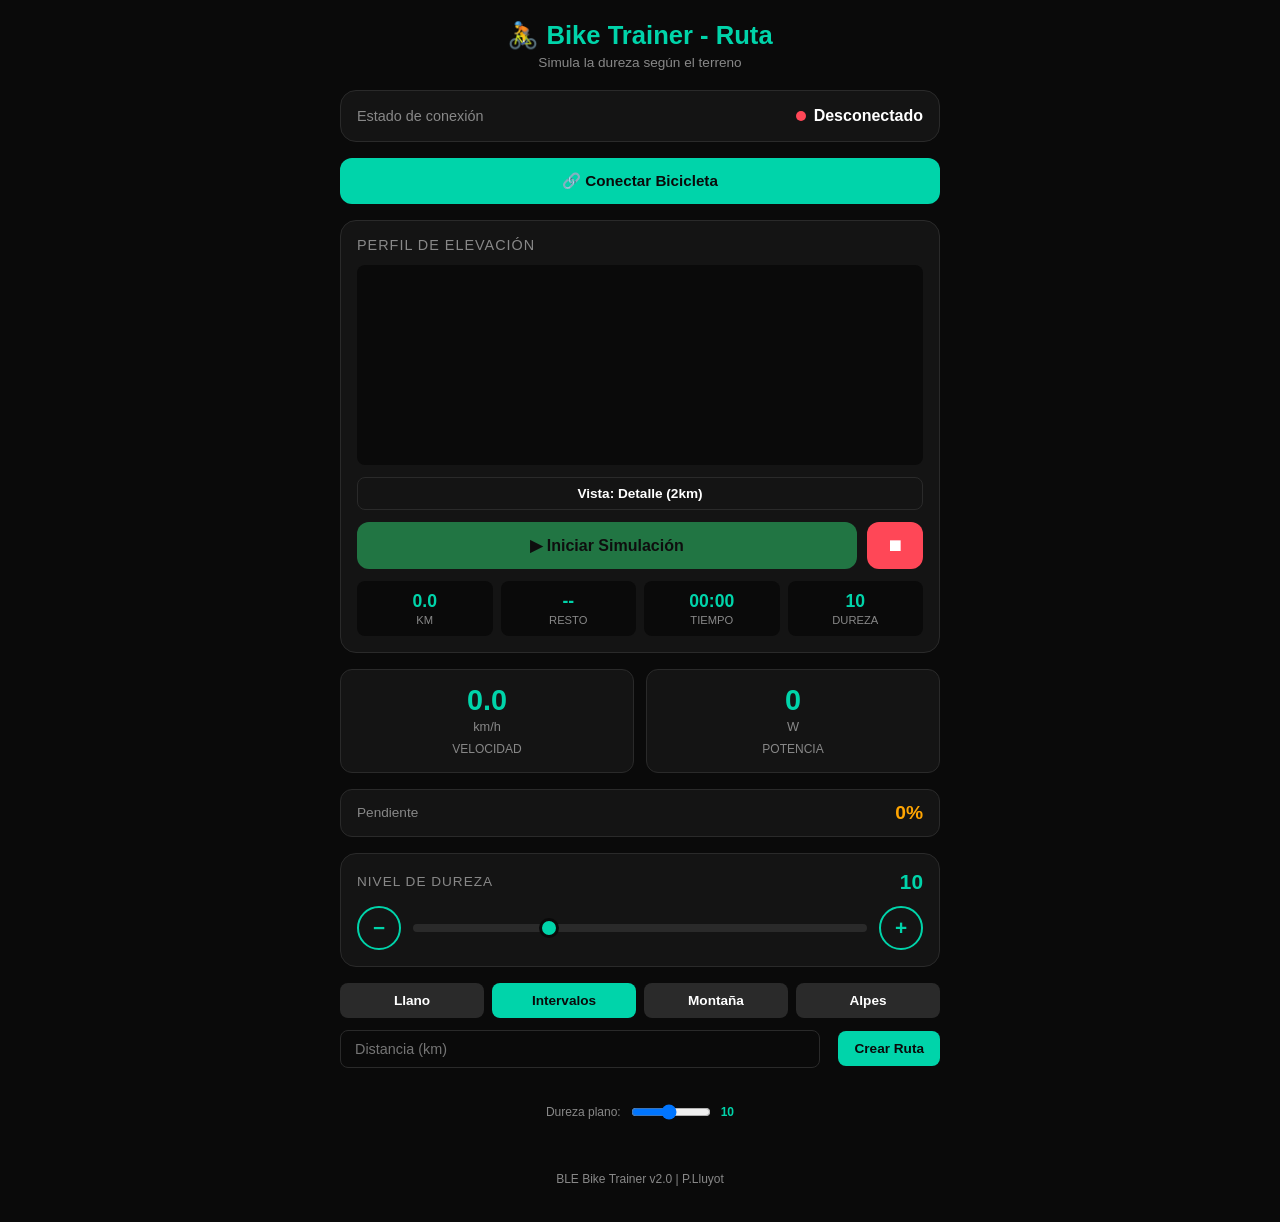
==== commit 952a5249: "grafica arreglada" ====
--- a/index_ruta.html
+++ b/index_ruta.html
@@ -533,39 +533,6 @@
             </div>
         </div>
 
-        <!-- Slope Indicator -->
-        <div class="slope-indicator">
-            <span class="slope-label">Pendiente</span>
-            <span class="slope-value flat" id="slopeValue">0%</span>
-        </div>
-
-        <!-- Route Buttons -->
-        <div class="route-buttons" style="display: grid; grid-template-columns: 1fr 1fr 1fr 1fr; gap: 8px; margin-bottom: 12px;">
-            <button class="route-btn secondary" id="btnFlat" data-type="flat">Llano</button>
-            <button class="route-btn secondary" id="btnIntervals" data-type="intervals">Intervalos</button>
-            <button class="route-btn secondary" id="btnMountain" data-type="mountain">Montaña</button>
-            <button class="route-btn secondary" id="btnAlps" data-type="alps">Alpes</button>
-        </div>
-
-        <!-- Distance Input -->
-        <div class="route-input-row" style="margin-bottom: 16px;">
-            <input type="text" class="route-input" id="routeInput" placeholder="Distancia (km)" style="flex: 1;">
-            <button class="route-btn primary" id="loadRouteBtn" style="margin-left: 8px;">Crear Ruta</button>
-        </div>
-
-        <!-- Resistance Control -->
-        <div class="resistance-card">
-            <div class="resistance-header">
-                <span class="resistance-title">Nivel de Dureza</span>
-                <span class="resistance-value" id="resistanceValue">10</span>
-            </div>
-            <div class="resistance-controls">
-                <button class="resistance-btn" id="resistanceDown">−</button>
-                <input type="range" class="resistance-slider" id="resistanceSlider" min="1" max="32" value="10">
-                <button class="resistance-btn" id="resistanceUp">+</button>
-            </div>
-        </div>
-
         <!-- Live Stats -->
         <div class="live-stats">
             <div class="live-stat-card">
@@ -580,6 +547,39 @@
             </div>
         </div>
 
+        <!-- Slope Indicator -->
+        <div class="slope-indicator">
+            <span class="slope-label">Pendiente</span>
+            <span class="slope-value flat" id="slopeValue">0%</span>
+        </div>
+
+        <!-- Resistance Control -->
+        <div class="resistance-card">
+            <div class="resistance-header">
+                <span class="resistance-title">Nivel de Dureza</span>
+                <span class="resistance-value" id="resistanceValue">10</span>
+            </div>
+            <div class="resistance-controls">
+                <button class="resistance-btn" id="resistanceDown">−</button>
+                <input type="range" class="resistance-slider" id="resistanceSlider" min="1" max="32" value="10">
+                <button class="resistance-btn" id="resistanceUp">+</button>
+            </div>
+        </div>
+
+        <!-- Route Buttons -->
+        <div class="route-buttons" style="display: grid; grid-template-columns: 1fr 1fr 1fr 1fr; gap: 8px; margin-bottom: 12px;">
+            <button class="route-btn secondary" id="btnFlat" data-type="flat">Llano</button>
+            <button class="route-btn secondary" id="btnIntervals" data-type="intervals">Intervalos</button>
+            <button class="route-btn secondary" id="btnMountain" data-type="mountain">Montaña</button>
+            <button class="route-btn secondary" id="btnAlps" data-type="alps">Alpes</button>
+        </div>
+
+        <!-- Distance Input -->
+        <div class="route-input-row" style="margin-bottom: 16px;">
+            <input type="text" class="route-input" id="routeInput" placeholder="Distancia (km)" style="flex: 1;">
+            <button class="route-btn primary" id="loadRouteBtn" style="margin-left: 8px;">Crear Ruta</button>
+        </div>
+
         <!-- Settings -->
         <div class="footer" style="display: flex; align-items: center; justify-content: center; gap: 10px;">
             <span style="color: var(--text-secondary); font-size: 0.75rem;">Dureza plano:</span>
@@ -588,7 +588,7 @@
         </div>
 
         <div class="footer">
-            <p>BLE Bike Trainer v2.0</p>
+            <p>BLE Bike Trainer v2.0 | P.Lluyot</p>
         </div>
     </div>
 
@@ -923,6 +923,10 @@
                 this.route = route;
                 this.currentIndex = 0;
                 this.isPlaying = false;
+                // Sincronizar flatResistance con el flatLevel de la ruta
+                if (route.flatLevel) {
+                    this.flatResistance = route.flatLevel;
+                }
                 if (this.onUpdate) {
                     this.onUpdate(this.getCurrentState());
                 }
@@ -1013,11 +1017,21 @@
                 const safeIndex = Math.max(0, Math.min(indexInt, dataLength - 1));
 
                 const pointData = this.route.data[safeIndex];
-                const currentRes = pointData?.resistance || 10;
+                const baseRes = pointData?.resistance || 10;
                 const currentElev = pointData?.elevation || 0;
-                const slope = pointData?.slope || 0;
-
-                // La resistencia objetivo ya viene del generador
+                const baseSlope = pointData?.slope || 0;
+
+                // Calcular resistencia basada en el flatResistance actual
+                // Ajuste: offset entre el nivel actual y el nivel original de la ruta
+                const originalFlat = this.route.flatLevel || 10;
+                const flatOffset = this.flatResistance - originalFlat;
+                const currentRes = Math.max(1, Math.min(32, baseRes + flatOffset));
+
+                // Recalcular pendiente basada en la nueva resistencia
+                // 10 = 0%, cada punto de resistencia = 1% de pendiente
+                const slope = currentRes - 10;
+
+                // La resistencia objetivo es la resistencia recalculada
                 const targetResistance = currentRes;
 
                 const distanceCovered = (this.currentIndex / dataLength) * this.route.distance;
@@ -1161,11 +1175,18 @@
                     const visibleDataPoints = endIndex - startIndex;
                     const stepX = (this.canvas.width / 2 - 10) / (visibleDataPoints - 1);
 
+                    // Calcular posición del indicador: proporcional al progreso hasta alcanzar 20%
+                    // La cantidad de puntos que caben en el 20% de la pantalla
+                    const pointsAt20Percent = visibleDataPoints * this.POSITION_PERCENT;
+                    // El indicador se mueve desde 0% hasta 20% a medida que avanzamos
+                    const indicatorPercent = Math.min(this.POSITION_PERCENT, this.currentIndex / pointsAt20Percent);
+
                     return {
                         start: startIndex,
                         end: endIndex,
                         stepX: stepX,
-                        offset: startIndex
+                        offset: startIndex,
+                        indicatorPercent: indicatorPercent
                     };
                 }
             }
@@ -1203,13 +1224,13 @@
                 const data = this.route.data;
 
                 // Obtener rango visible según el modo
-                const { start, end, stepX, offset } = this.getVisibleRange();
+                const { start, end, stepX, offset, indicatorPercent } = this.getVisibleRange();
                 const visibleData = data.slice(start, end);
 
-                // En modo scrolling, el indicador siempre está en la posición del 20%
+                // En modo scrolling, el indicador se desplaza desde 0% hasta 20%
                 // En modo full, el indicador avanza con el progreso
-                const indicatorPosition = this.viewMode === 'scrolling'
-                    ? this.POSITION_PERCENT
+                const currentIndicatorPercent = this.viewMode === 'scrolling'
+                    ? (indicatorPercent !== undefined ? indicatorPercent : this.POSITION_PERCENT)
                     : this.currentIndex / (data.length - 1);
 
                 // ============================================
@@ -1236,7 +1257,7 @@
                     if (this.viewMode === 'scrolling') {
                         // En scrolling: el punto actual está en la posición del 20%
                         const currentRelPos = this.currentIndex - start;
-                        x = padding.left + (i - currentRelPos) * stepX + (width - padding.left - padding.right) * this.POSITION_PERCENT;
+                        x = padding.left + (i - currentRelPos) * stepX + (width - padding.left - padding.right) * currentIndicatorPercent;
                     } else {
                         x = padding.left + i * stepX;
                     }
@@ -1259,7 +1280,7 @@
                     let x;
                     if (this.viewMode === 'scrolling') {
                         const currentRelPos = this.currentIndex - start;
-                        x = padding.left + (i - currentRelPos) * stepX + (width - padding.left - padding.right) * this.POSITION_PERCENT;
+                        x = padding.left + (i - currentRelPos) * stepX + (width - padding.left - padding.right) * currentIndicatorPercent;
                     } else {
                         x = padding.left + i * stepX;
                     }
@@ -1309,7 +1330,7 @@
                     let x;
                     if (this.viewMode === 'scrolling') {
                         const currentRelPos = this.currentIndex - start;
-                        x = padding.left + (i - currentRelPos) * stepX + (width - padding.left - padding.right) * this.POSITION_PERCENT;
+                        x = padding.left + (i - currentRelPos) * stepX + (width - padding.left - padding.right) * currentIndicatorPercent;
                     } else {
                         x = padding.left + i * stepX;
                     }
@@ -1328,8 +1349,8 @@
                 if (this.currentIndex > 0 && this.currentIndex < data.length) {
                     let progressX;
                     if (this.viewMode === 'scrolling') {
-                        // En modo scrolling, el indicador siempre está en la posición del 20%
-                        progressX = padding.left + (width - padding.left - padding.right) * this.POSITION_PERCENT;
+                        // En modo scrolling, el indicador se desplaza desde 0% hasta 20%
+                        progressX = padding.left + (width - padding.left - padding.right) * currentIndicatorPercent;
                     } else {
                         // En modo full, el indicador avanza con el progreso
                         progressX = padding.left + indicatorPosition * (width - padding.left - padding.right);
@@ -1590,6 +1611,10 @@
                 document.getElementById('resistanceValue').textContent = level;
                 if (app.simulator) {
                     app.simulator.setFlatResistance(level);
+                    // Forzar actualización inmediata si hay una ruta cargada
+                    if (app.simulator.route && app.simulator.onUpdate) {
+                        app.simulator.onUpdate(app.simulator.getCurrentState());
+                    }
                 }
                 if (app.graph) {
                     app.graph.setFlatResistance(level);
